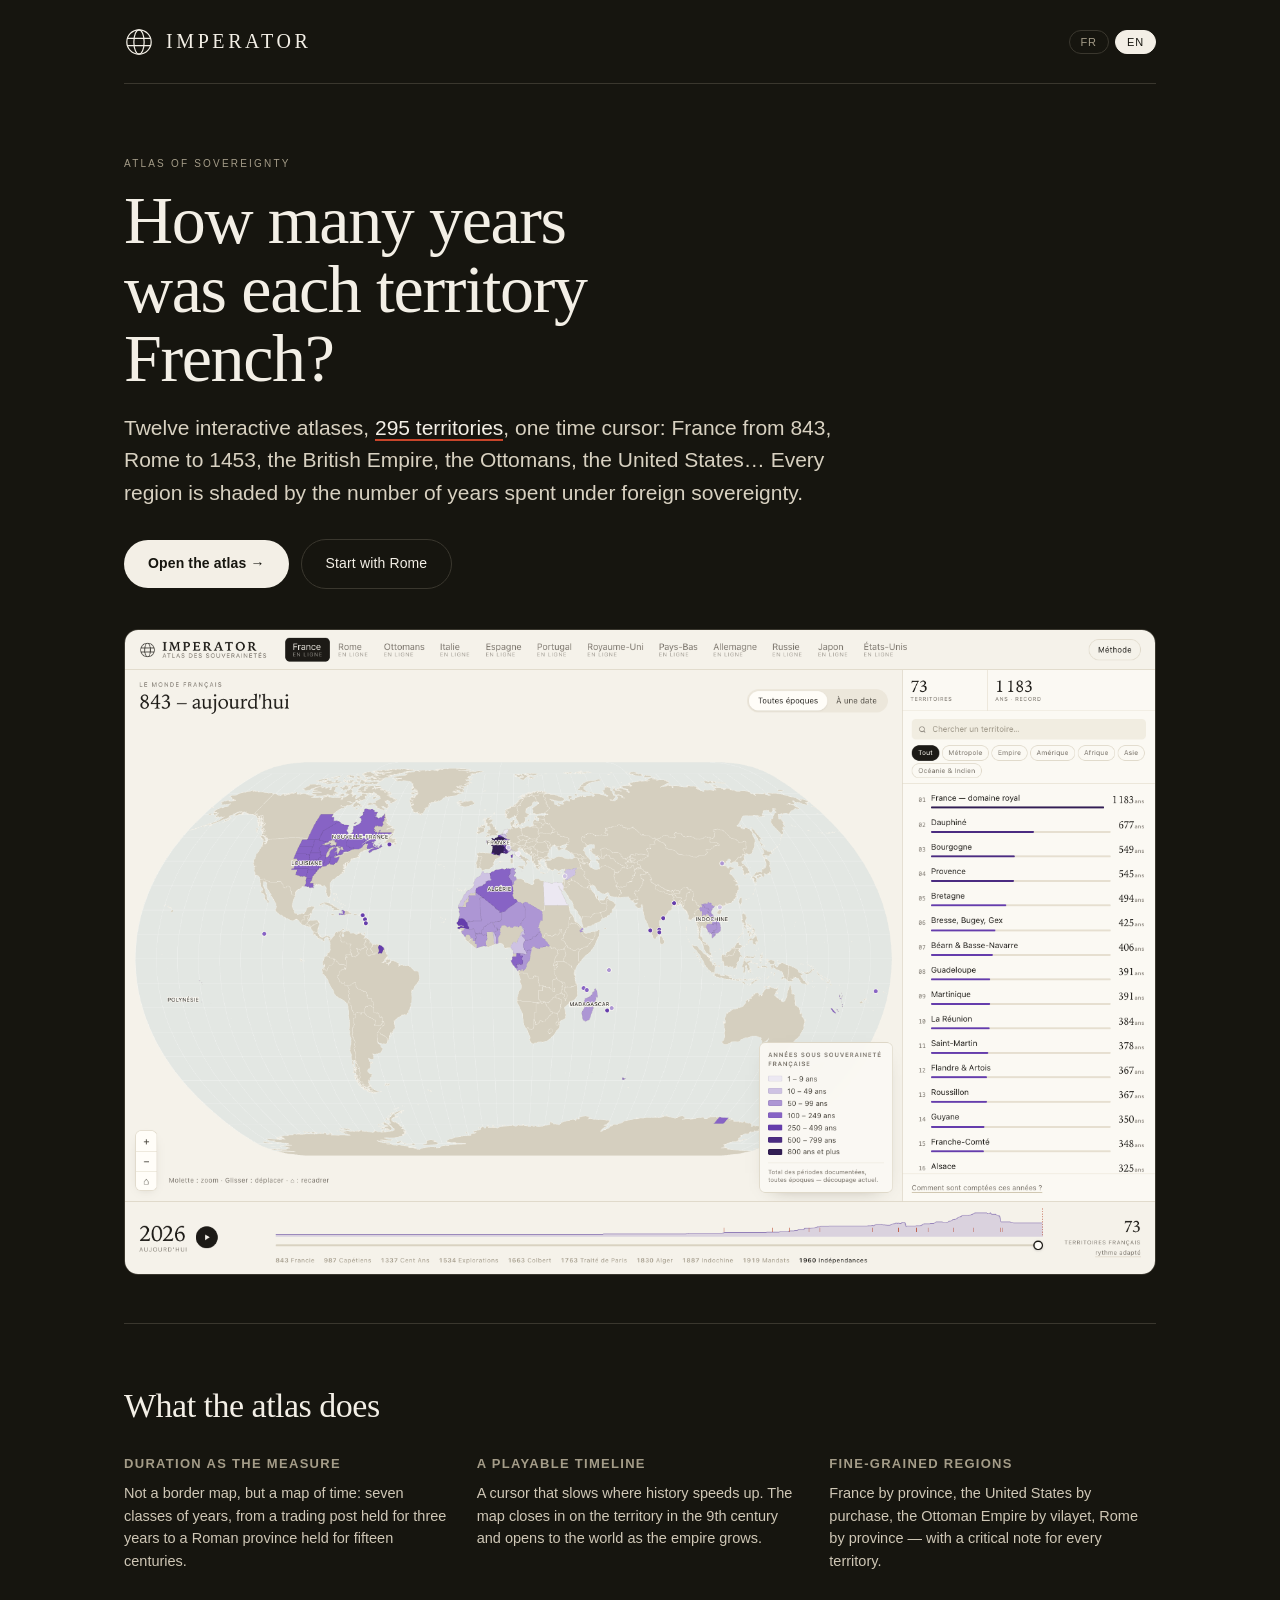
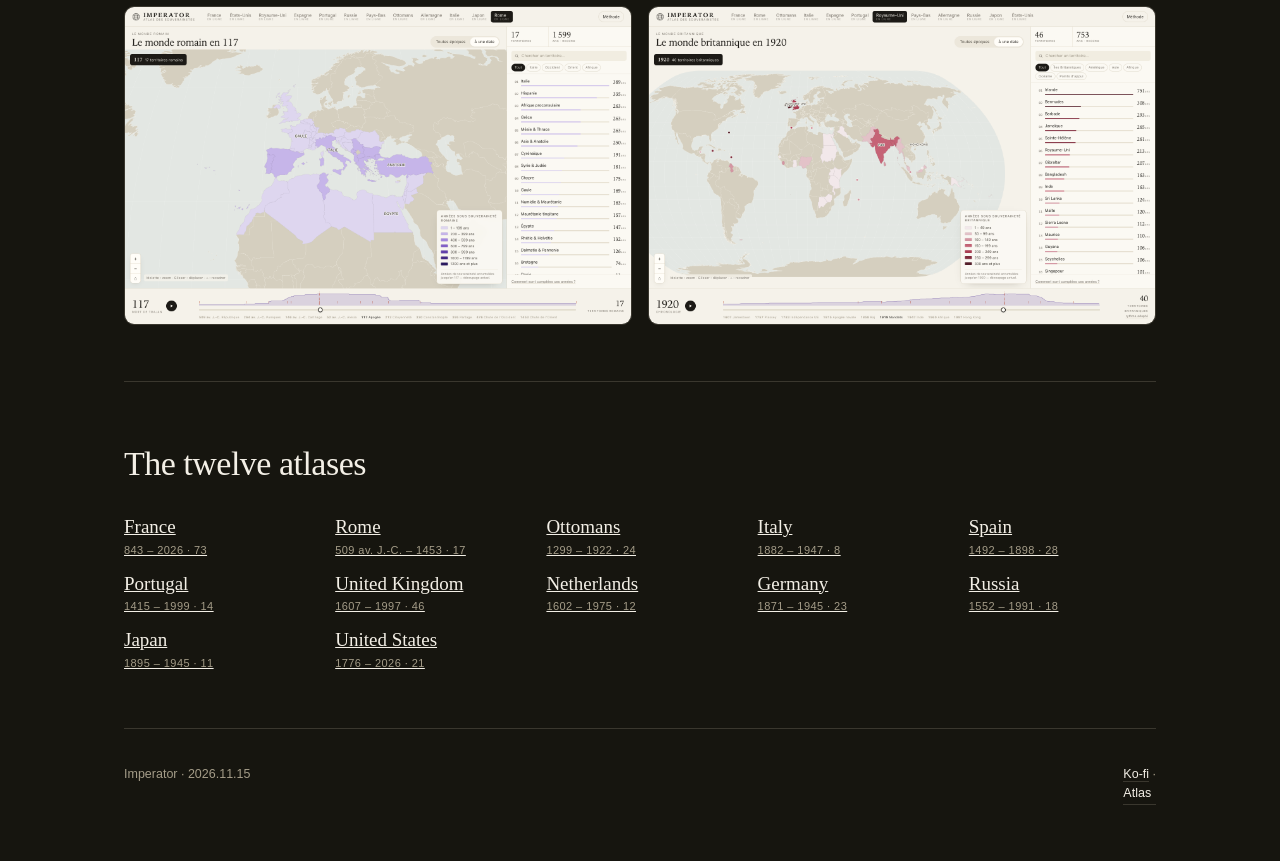
==== store/index.html @ a344a6d5 "MAJ: une couleur par empire, page de promotion et lien de soutien (v2026.11.15)" ====
<!DOCTYPE html>
<html lang="fr">
<head>
<meta charset="utf-8">
<meta name="viewport" content="width=device-width, initial-scale=1">
<title>Imperator — atlas des souverainetés</title>
<meta name="description" content="Douze atlas interactifs : France, Rome, Ottomans, Royaume-Uni, Espagne, Portugal, Russie, Pays-Bas, Allemagne, Italie, Japon, États-Unis. Combien d'années chaque territoire a-t-il passé sous souveraineté étrangère ?">
<link rel="icon" href="../assets/img/favicon.svg" type="image/svg+xml">
<style>
  :root {
    --ink: #16150f;
    --paper: #f3efe6;
    --muted: #a49c88;
    --line: #3a372e;
    --accent: #c8452a;
    --serif: "Iowan Old Style", "Palatino Linotype", Palatino, Georgia, serif;
    --sans: -apple-system, BlinkMacSystemFont, "Segoe UI", Inter, Roboto, Helvetica, sans-serif;
  }
  * { box-sizing: border-box; }
  body {
    margin: 0; background: var(--ink); color: var(--paper);
    font-family: var(--sans); font-size: 16px; line-height: 1.55;
    -webkit-font-smoothing: antialiased;
  }
  a { color: inherit; }
  .wrap { max-width: 1080px; margin: 0 auto; padding: 0 24px; }
  header { display: flex; align-items: center; justify-content: space-between; padding: 26px 0; border-bottom: 1px solid var(--line); }
  .brand { display: flex; align-items: center; gap: 12px; text-decoration: none; }
  .brand svg { width: 30px; height: 30px; }
  .brand strong { font-family: var(--serif); font-size: 20px; letter-spacing: .18em; text-transform: uppercase; font-weight: 500; }
  .lang { display: flex; gap: 6px; }
  .lang button {
    background: none; border: 1px solid var(--line); color: var(--muted);
    border-radius: 999px; padding: 5px 11px; font-size: 11px; letter-spacing: .08em;
    text-transform: uppercase; cursor: pointer;
  }
  .lang button.on { color: var(--ink); background: var(--paper); border-color: var(--paper); }

  .hero { padding: 72px 0 48px; }
  .kicker { font-size: 10px; letter-spacing: .22em; text-transform: uppercase; color: var(--muted); margin: 0 0 14px; }
  h1 { font-family: var(--serif); font-size: clamp(38px, 6vw, 68px); line-height: 1.02; letter-spacing: -.02em; font-weight: 500; margin: 0 0 18px; max-width: 15ch; }
  .lead { font-size: clamp(17px, 2.1vw, 21px); color: #d8d1c1; max-width: 62ch; margin: 0 0 30px; }
  .lead em { color: var(--paper); font-style: normal; border-bottom: 2px solid var(--accent); }
  .cta { display: flex; flex-wrap: wrap; gap: 12px; align-items: center; }
  .btn {
    display: inline-flex; align-items: center; gap: 10px; text-decoration: none;
    background: var(--paper); color: var(--ink); border-radius: 999px;
    padding: 13px 24px; font-size: 14px; font-weight: 600; letter-spacing: .01em;
  }
  .btn.ghost { background: none; color: var(--paper); border: 1px solid var(--line); font-weight: 400; }
  .btn:hover { transform: translateY(-1px); }

  .shot { margin: 40px 0 0; border-radius: 14px; overflow: hidden; border: 1px solid var(--line); background: #22201a; }
  .shot img { display: block; width: 100%; height: auto; }

  section { padding: 56px 0; border-top: 1px solid var(--line); }
  h2 { font-family: var(--serif); font-size: clamp(24px, 3vw, 34px); font-weight: 500; letter-spacing: -.015em; margin: 0 0 22px; }
  .grid { display: grid; grid-template-columns: repeat(auto-fit, minmax(230px, 1fr)); gap: 26px; }
  .card h3 { font-size: 13px; letter-spacing: .1em; text-transform: uppercase; margin: 0 0 8px; color: var(--muted); font-weight: 600; }
  .card p { margin: 0; color: #cfc7b6; font-size: 14.5px; }
  .shots2 { display: grid; grid-template-columns: 1fr 1fr; gap: 16px; margin-top: 34px; }
  .shots2 img { width: 100%; border-radius: 10px; border: 1px solid var(--line); display: block; }

  .list { display: grid; grid-template-columns: repeat(auto-fit, minmax(180px, 1fr)); gap: 10px 24px; }
  .list span { font-family: var(--serif); font-size: 19px; }
  .list small { display: block; font-family: var(--sans); font-size: 11px; color: var(--muted); letter-spacing: .04em; }

  footer { padding: 36px 0 56px; border-top: 1px solid var(--line); color: var(--muted); font-size: 12.5px; display: flex; flex-wrap: wrap; gap: 18px; justify-content: space-between; }
  footer a { color: var(--paper); text-decoration: none; border-bottom: 1px solid var(--line); }
  [data-lang] { display: none; }
  html[lang="fr"] [data-lang="fr"], html[lang="en"] [data-lang="en"] { display: block; }
  span[data-lang] { display: none; }
  html[lang="fr"] span[data-lang="fr"], html[lang="en"] span[data-lang="en"] { display: inline; }
  @media (max-width: 640px) { .shots2 { grid-template-columns: 1fr; } .hero { padding: 44px 0 30px; } }
</style>
</head>
<body>

<div class="wrap">
  <header>
    <a class="brand" href="../index.html">
      <svg viewBox="0 0 32 32" fill="none" stroke="currentColor" stroke-width="1.3" aria-hidden="true">
        <circle cx="16" cy="16" r="13"/><ellipse cx="16" cy="16" rx="5.5" ry="13"/><path d="M3.6 12.2h24.8M3.6 19.8h24.8"/>
      </svg>
      <strong>Imperator</strong>
    </a>
    <div class="lang">
      <button type="button" data-set="fr" class="on">FR</button>
      <button type="button" data-set="en">EN</button>
    </div>
  </header>

  <div class="hero">
    <p class="kicker" data-lang="fr">Atlas des souverainetés</p>
    <p class="kicker" data-lang="en">Atlas of sovereignty</p>

    <h1 data-lang="fr">Combien d'années chaque territoire a-t-il été français&nbsp;?</h1>
    <h1 data-lang="en">How many years was each territory French?</h1>

    <p class="lead" data-lang="fr">Douze atlas interactifs, <em>295 territoires</em>, un curseur temporel : la France de 843 à aujourd'hui, Rome jusqu'en 1453, l'Empire britannique, les Ottomans, les États-Unis… Chaque région est colorée selon le nombre d'années passées sous souveraineté étrangère.</p>
    <p class="lead" data-lang="en">Twelve interactive atlases, <em>295 territories</em>, one time cursor: France from 843, Rome to 1453, the British Empire, the Ottomans, the United States… Every region is shaded by the number of years spent under foreign sovereignty.</p>

    <div class="cta">
      <a class="btn" href="../index.html" data-lang="fr">Ouvrir l'atlas →</a>
      <a class="btn" href="../index.html" data-lang="en">Open the atlas →</a>
      <a class="btn ghost" href="../index.html?pays=rome" data-lang="fr">Commencer par Rome</a>
      <a class="btn ghost" href="../index.html?pays=rome" data-lang="en">Start with Rome</a>
    </div>

    <div class="shot"><img src="../screenshots/01-cumul.png" alt="Le monde français, toutes époques"></div>
  </div>

  <section>
    <h2 data-lang="fr">Ce que fait l'atlas</h2>
    <h2 data-lang="en">What the atlas does</h2>
    <div class="grid">
      <div class="card">
        <h3 data-lang="fr">La durée comme mesure</h3><h3 data-lang="en">Duration as the measure</h3>
        <p data-lang="fr">Pas une carte de fronte, mais une carte du temps : sept classes d'années, du comptoir tenu trois ans à la province romaine tenue quinze siècles.</p>
        <p data-lang="en">Not a border map, but a map of time: seven classes of years, from a trading post held for three years to a Roman province held for fifteen centuries.</p>
      </div>
      <div class="card">
        <h3 data-lang="fr">La chronologie jouable</h3><h3 data-lang="en">A playable timeline</h3>
        <p data-lang="fr">Un curseur qui se ralentit là où l'histoire s'accélère. La carte se resserre sur le territoire au IXe siècle et s'ouvre au monde quand l'empire s'étend.</p>
        <p data-lang="en">A cursor that slows where history speeds up. The map closes in on the territory in the 9th century and opens to the world as the empire grows.</p>
      </div>
      <div class="card">
        <h3 data-lang="fr">Des découpages fins</h3><h3 data-lang="en">Fine-grained regions</h3>
        <p data-lang="fr">La France par provinces, les États-Unis par acquisitions, l'Empire ottoman par vilayets, Rome par provinces — et une note critique par fiche.</p>
        <p data-lang="en">France by province, the United States by purchase, the Ottoman Empire by vilayet, Rome by province — with a critical note for every territory.</p>
      </div>
    </div>

    <div class="shots2">
      <img src="../screenshots/10-rome.png" alt="Rome en 117">
      <img src="../screenshots/07-royaume-uni.png" alt="Empire britannique en 1920">
    </div>
  </section>

  <section>
    <h2 data-lang="fr">Les douze atlas</h2>
    <h2 data-lang="en">The twelve atlases</h2>
    <div class="list">
      <a href="../index.html?pays=france"><span data-lang="fr">France</span><span data-lang="en">France</span><small>843 – 2026 · 73</small></a>
      <a href="../index.html?pays=rome"><span data-lang="fr">Rome</span><span data-lang="en">Rome</span><small>509 av. J.-C. – 1453 · 17</small></a>
      <a href="../index.html?pays=ottoman"><span data-lang="fr">Ottomans</span><span data-lang="en">Ottomans</span><small>1299 – 1922 · 24</small></a>
      <a href="../index.html?pays=italie"><span data-lang="fr">Italie</span><span data-lang="en">Italy</span><small>1882 – 1947 · 8</small></a>
      <a href="../index.html?pays=espagne"><span data-lang="fr">Espagne</span><span data-lang="en">Spain</span><small>1492 – 1898 · 28</small></a>
      <a href="../index.html?pays=portugal"><span data-lang="fr">Portugal</span><span data-lang="en">Portugal</span><small>1415 – 1999 · 14</small></a>
      <a href="../index.html?pays=royaume-uni"><span data-lang="fr">Royaume-Uni</span><span data-lang="en">United Kingdom</span><small>1607 – 1997 · 46</small></a>
      <a href="../index.html?pays=pays-bas"><span data-lang="fr">Pays-Bas</span><span data-lang="en">Netherlands</span><small>1602 – 1975 · 12</small></a>
      <a href="../index.html?pays=allemagne"><span data-lang="fr">Allemagne</span><span data-lang="en">Germany</span><small>1871 – 1945 · 23</small></a>
      <a href="../index.html?pays=russie"><span data-lang="fr">Russie</span><span data-lang="en">Russia</span><small>1552 – 1991 · 18</small></a>
      <a href="../index.html?pays=japon"><span data-lang="fr">Japon</span><span data-lang="en">Japan</span><small>1895 – 1945 · 11</small></a>
      <a href="../index.html?pays=usa"><span data-lang="fr">États-Unis</span><span data-lang="en">United States</span><small>1776 – 2026 · 21</small></a>
    </div>
  </section>

  <footer>
    <span>Imperator · <span id="ver">2026.11.15</span></span>
    <span>
      <a href="https://ko-fi.com/pouark" target="_blank" rel="noopener">Ko-fi</a> ·
      <a href="../index.html" data-lang="fr">Atlas</a><a href="../index.html" data-lang="en">Atlas</a>
    </span>
  </footer>
</div>

<script>
  (function () {
    const html = document.documentElement;
    const saved = localStorage.getItem("imperator-lang");
    const lang = saved || ((navigator.language || "fr").toLowerCase().startsWith("fr") ? "fr" : "en");
    setLang(lang);
    document.querySelectorAll(".lang button").forEach((b) =>
      b.addEventListener("click", () => setLang(b.dataset.set))
    );
    function setLang(l) {
      html.lang = l;
      localStorage.setItem("imperator-lang", l);
      document.querySelectorAll(".lang button").forEach((b) => b.classList.toggle("on", b.dataset.set === l));
      document.title = l === "fr" ? "Imperator — atlas des souverainetés" : "Imperator — atlas of sovereignty";
    }
  })();
</script>
</body>
</html>
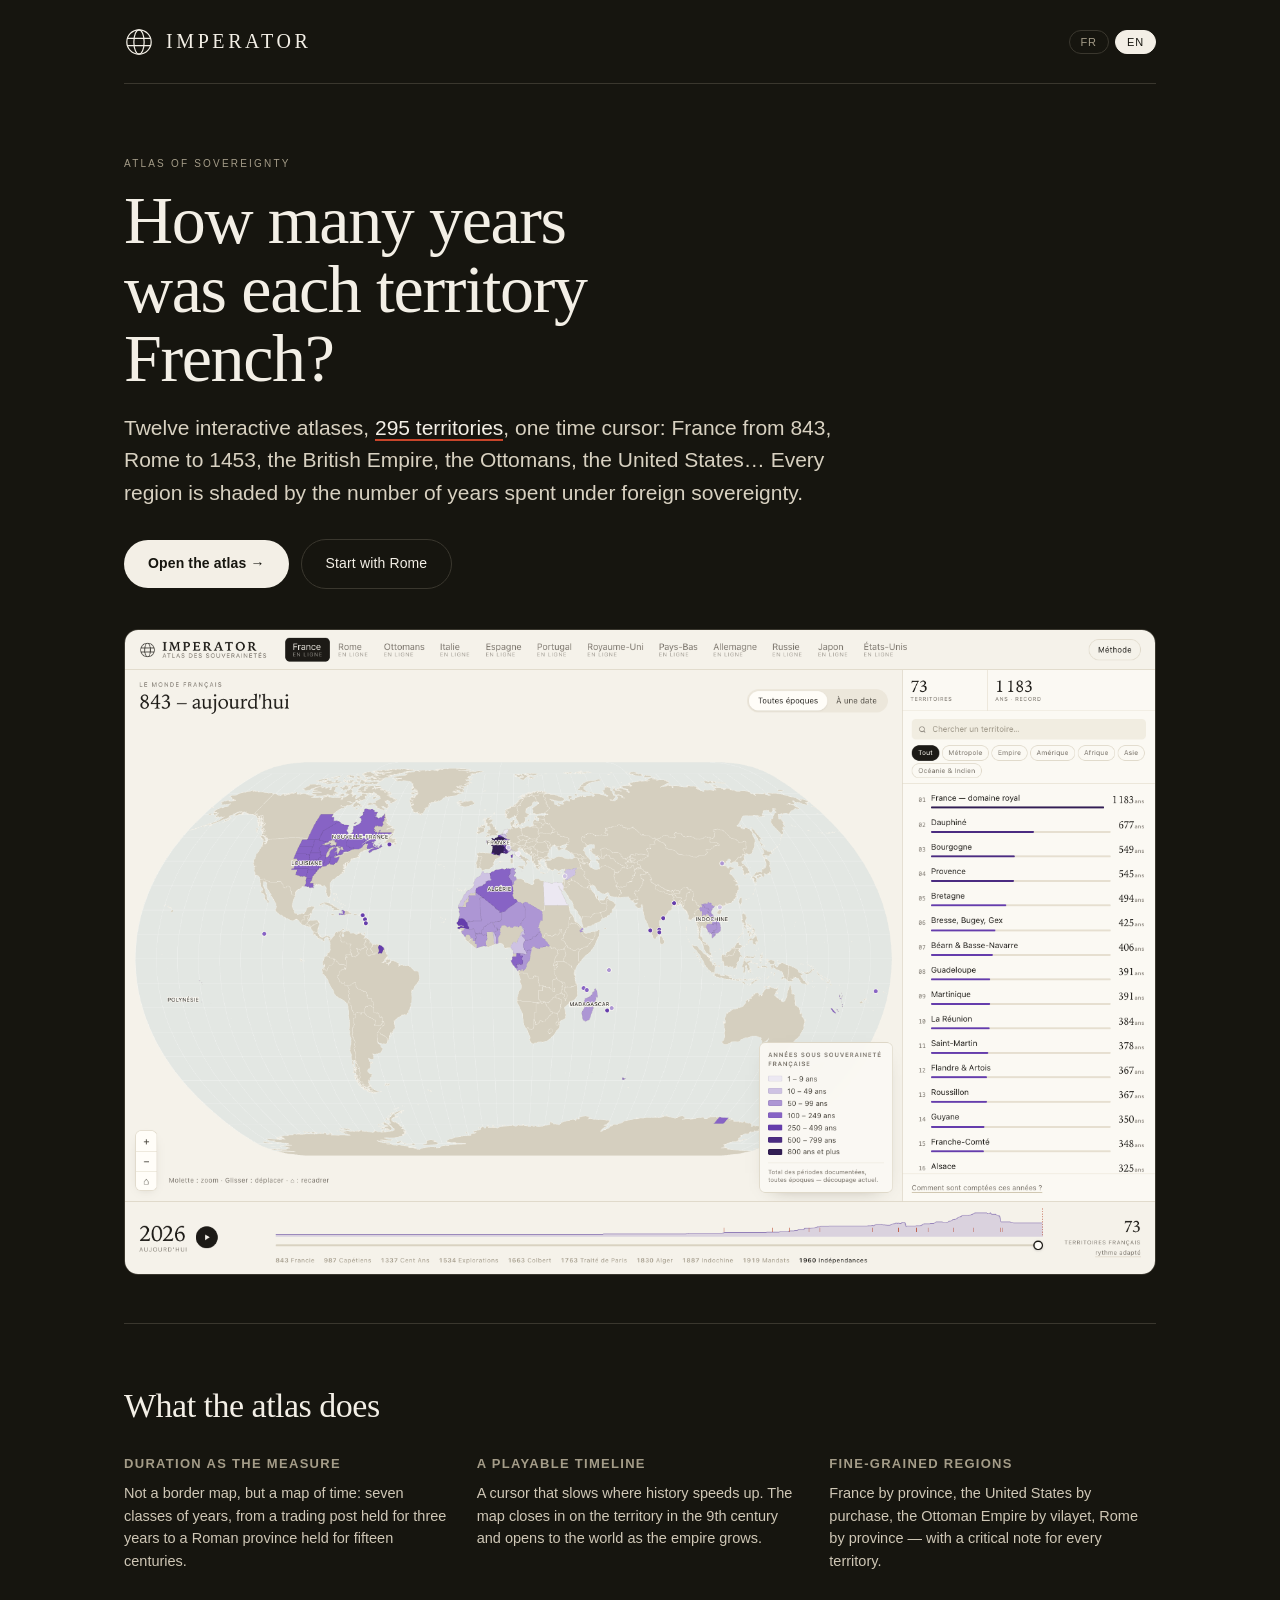
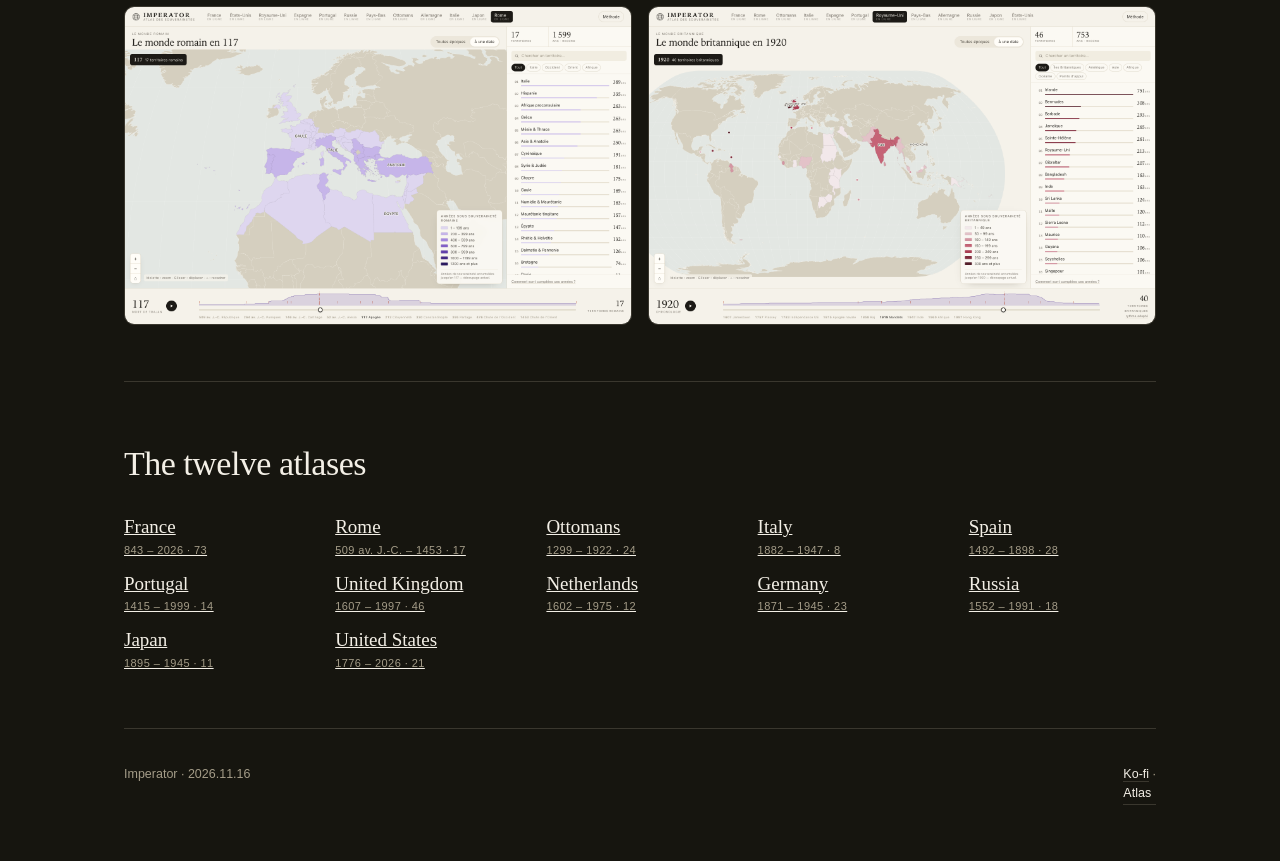
==== commit 7a5664d3: "FIX: message explicite si le planisphère ne se charge pas (v2026.11.16)" ====
--- a/store/index.html
+++ b/store/index.html
@@ -157,7 +157,7 @@
   </section>
 
   <footer>
-    <span>Imperator · <span id="ver">2026.11.15</span></span>
+    <span>Imperator · <span id="ver">2026.11.16</span></span>
     <span>
       <a href="https://ko-fi.com/pouark" target="_blank" rel="noopener">Ko-fi</a> ·
       <a href="../index.html" data-lang="fr">Atlas</a><a href="../index.html" data-lang="en">Atlas</a>
